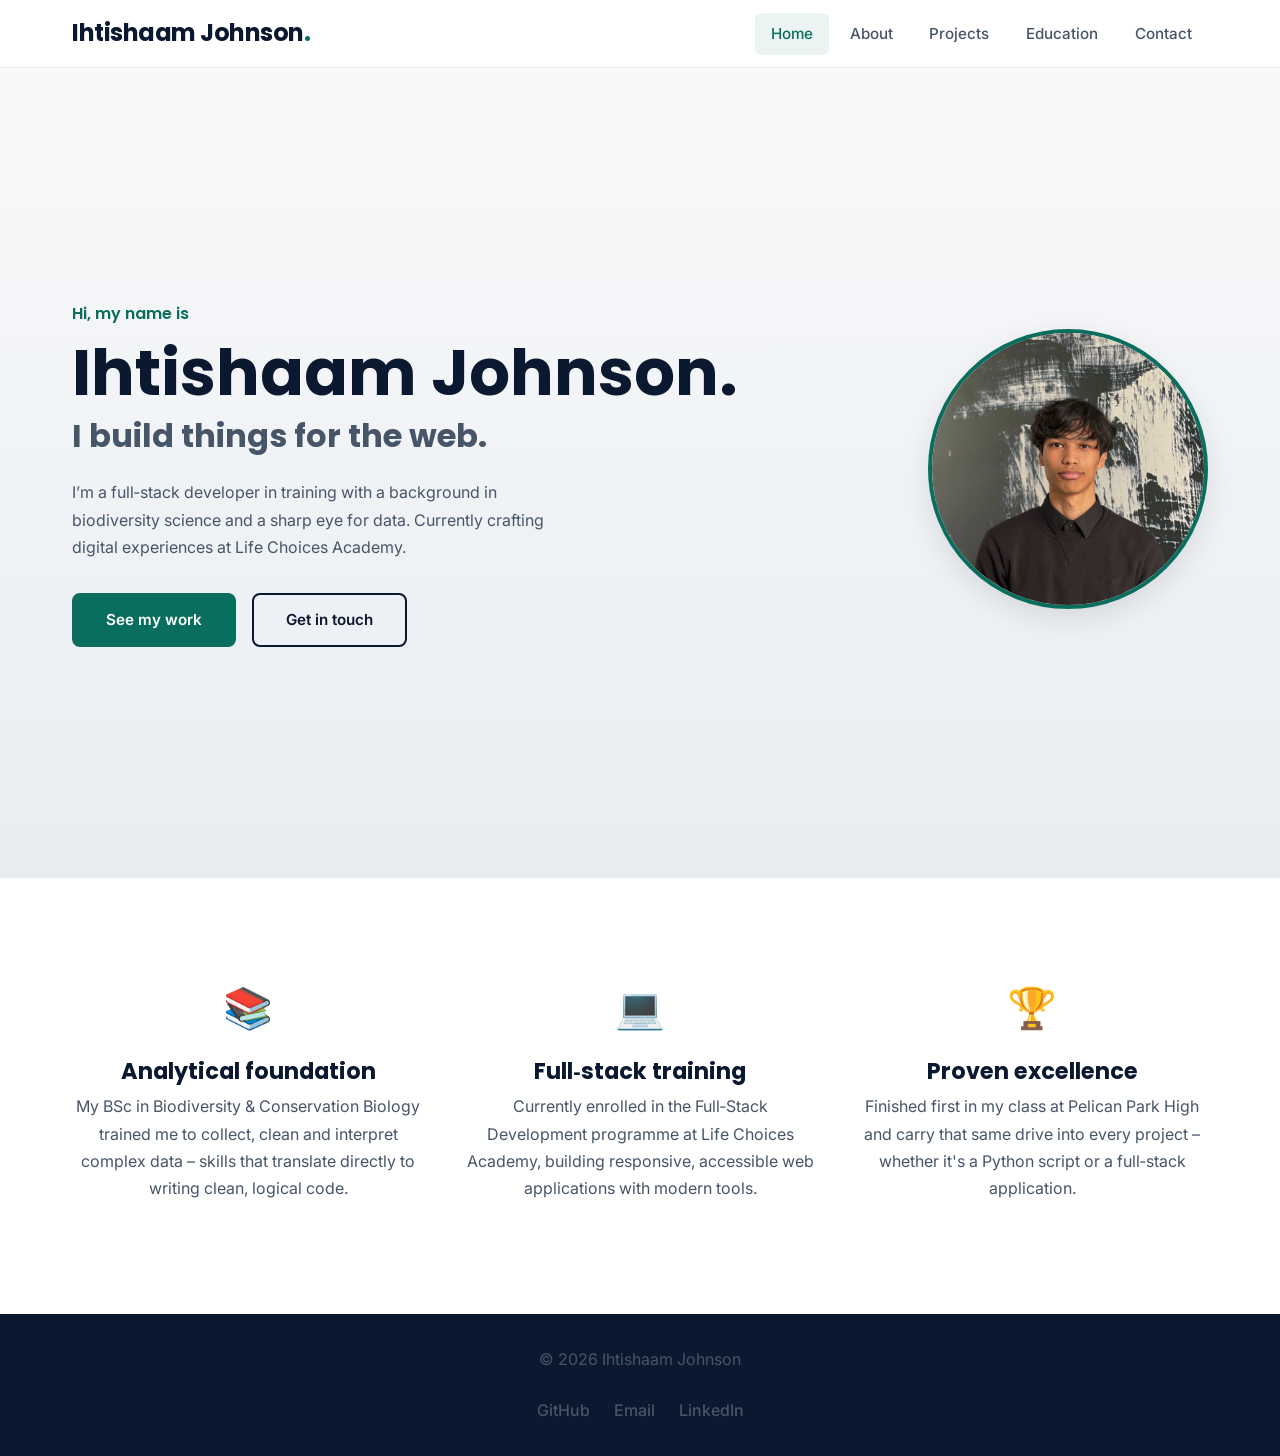
==== index.html @ be78b231 "initial commit" ====
<!DOCTYPE html>
<html lang="en">
<head>
    <meta charset="UTF-8">
    <meta name="viewport" content="width=device-width, initial-scale=1.0">
    <meta name="description" content="Ihtishaam Johnson – Full‑Stack Developer & data‑driven problem solver based in Cape Town.">
    <title>Ihtishaam Johnson | Full‑Stack Developer</title>
    <link rel="stylesheet" href="style.css">
    <link rel="preconnect" href="https://fonts.googleapis.com">
    <link rel="preconnect" href="https://fonts.gstatic.com" crossorigin>
    <link href="https://fonts.googleapis.com/css2?family=Inter:opsz,wght@14..32,400;14..32,500;14..32,600;14..32,700&family=Poppins:wght@600;700;800&display=swap" rel="stylesheet">
</head>
<body>
    <a href="#main-content" class="skip-link">Skip to main content</a>

    <header class="site-header">
        <div class="container nav-container">
            <a href="index.html" class="logo">Ihtishaam Johnson<span class="logo-dot">.</span></a>
            <nav aria-label="Main navigation">
                <ul class="nav-links">
                    <li><a href="index.html" class="nav-link active">Home</a></li>
                    <li><a href="about.html" class="nav-link">About</a></li>
                    <li><a href="projects.html" class="nav-link">Projects</a></li>
                    <li><a href="education.html" class="nav-link">Education</a></li>
                    <li><a href="contact.html" class="nav-link">Contact</a></li>
                </ul>
            </nav>
        </div>
    </header>

    <main id="main-content">
        <section class="hero">
            <div class="container hero-content">
                <div class="hero-text">
                    <p class="hero-greeting">Hi, my name is</p>
                    <h1 class="hero-name">Ihtishaam Johnson.</h1>
                    <h2 class="hero-tagline">I build things for the web.</h2>
                    <p class="hero-description">
                        I’m a full‑stack developer in training with a background in biodiversity science
                        and a sharp eye for data. Currently crafting digital experiences at
                        Life Choices Academy.
                    </p>
                    <div class="hero-buttons">
                        <a href="projects.html" class="btn btn-primary">See my work</a>
                        <a href="contact.html" class="btn btn-outline">Get in touch</a>
                    </div>
                </div>
                <div class="hero-image-wrapper">
                    <img src="IMG_1108.jpg" alt="Ihtishaam Johnson" class="hero-portrait">
                </div>
            </div>
        </section>

        <section class="features">
            <div class="container">
                <div class="features-grid">
                    <div class="feature-item">
                        <span class="feature-icon">&#128218;</span>
                        <h3>Analytical foundation</h3>
                        <p>My BSc in Biodiversity & Conservation Biology trained me to collect, clean and interpret complex data – skills that translate directly to writing clean, logical code.</p>
                    </div>
                    <div class="feature-item">
                        <span class="feature-icon">&#128187;</span>
                        <h3>Full‑stack training</h3>
                        <p>Currently enrolled in the Full‑Stack Development programme at Life Choices Academy, building responsive, accessible web applications with modern tools.</p>
                    </div>
                    <div class="feature-item">
                        <span class="feature-icon">&#127942;</span>
                        <h3>Proven excellence</h3>
                        <p>Finished first in my class at Pelican Park High and carry that same drive into every project – whether it's a Python script or a full‑stack application.</p>
                    </div>
                </div>
            </div>
        </section>
    </main>

    <footer class="site-footer">
        <div class="container footer-content">
            <p>&copy; 2026 Ihtishaam Johnson</p>
            <div class="footer-social">
                <a href="https://github.com/ihtishaamj63-web" target="_blank" rel="noopener noreferrer">GitHub</a>
                <a href="mailto:ihtishaamj63@gmail.com">Email</a>
                <a href="https://linkedin.com/" target="_blank" rel="noopener noreferrer">LinkedIn</a>
            </div>
        </div>
    </footer>
</body>
</html>
---- style.css ----
/* ============================================================
   Ihtishaam Johnson – Portfolio Stylesheet
   Updated for better readability (light blue → deeper teal)
   ============================================================ */

:root {
    --navy: #0a192f;
    --navy-light: #112240;
    --navy-shadow: rgba(10, 25, 47, 0.15);
    --slate: #475569;
    --slate-light: #a8b2d1;
    --white: #e6f1ff;
    --teal: #0a6e5e;           /* darker teal – easy to see on white */
    --teal-tint: rgba(10, 110, 94, 0.08);
    --background: #f8f9fa;
    --card-bg: #ffffff;
    --radius: 12px;
    --transition: 0.2s ease-in-out;
    --font-heading: 'Poppins', sans-serif;
    --font-body: 'Inter', sans-serif;
}

*, *::before, *::after { box-sizing: border-box; margin: 0; padding: 0; }

html { scroll-behavior: smooth; font-size: 16px; }

body {
    font-family: var(--font-body);
    background: var(--background);
    color: var(--navy);
    line-height: 1.7;
    -webkit-font-smoothing: antialiased;
}

.skip-link {
    position: absolute; top: -100px; left: 0; background: var(--navy); color: var(--white);
    padding: 1rem; z-index: 1000; font-weight: 600; border-radius: 0 0 var(--radius) 0;
    transition: top 0.2s;
}
.skip-link:focus { top: 0; }

.container { width: 100%; max-width: 1200px; margin: 0 auto; padding: 0 2rem; }

h1, h2, h3, h4 { font-family: var(--font-heading); font-weight: 700; line-height: 1.2; }
h1 { font-size: clamp(2.2rem, 5vw, 4rem); }
h2 { font-size: clamp(1.8rem, 3.5vw, 2.8rem); }
h3 { font-size: 1.4rem; }
p { margin-bottom: 1rem; color: var(--slate); }
a { color: var(--teal); text-decoration: none; transition: color var(--transition); }
a:hover { color: var(--navy); }   /* hover to navy for better contrast */

/* NAVIGATION */
.site-header {
    background: rgba(255,255,255,0.9);
    backdrop-filter: blur(10px);
    border-bottom: 1px solid rgba(10,25,47,0.1);
    position: sticky; top: 0; z-index: 100;
    padding: 0.8rem 0;
}
.nav-container { display: flex; align-items: center; justify-content: space-between; flex-wrap: wrap; }
.logo {
    font-family: var(--font-heading); font-weight: 700; font-size: 1.5rem;
    color: var(--navy); letter-spacing: -0.5px;
}
.logo-dot { color: var(--teal); }
.nav-links { display: flex; gap: 0.3rem; list-style: none; flex-wrap: wrap; }
.nav-link {
    padding: 0.5rem 1rem; font-size: 0.95rem; font-weight: 500; color: var(--slate);
    border-radius: 6px; transition: all var(--transition); display: inline-block;
}
.nav-link:hover { color: var(--teal); background: var(--teal-tint); }
.nav-link.active { color: var(--teal); background: var(--teal-tint); }

/* BUTTONS */
.btn {
    display: inline-block; padding: 0.75rem 2rem; font-weight: 600; font-size: 0.95rem;
    border: 2px solid transparent; border-radius: 8px; cursor: pointer; text-align: center;
    transition: all var(--transition); font-family: var(--font-body);
}
.btn-primary { background: var(--teal); color: #fff; border-color: var(--teal); }
.btn-primary:hover { background: var(--navy); color: var(--teal); border-color: var(--navy); }
.btn-outline { background: transparent; color: var(--navy); border-color: var(--navy); }
.btn-outline:hover { background: var(--navy); color: #fff; }
.btn-secondary { background: transparent; color: var(--teal); border-color: var(--teal); }
.btn-secondary:hover { background: var(--teal); color: #fff; }
.btn-small { padding: 0.5rem 1.2rem; font-size: 0.85rem; }
.btn-disabled { opacity: 0.5; cursor: not-allowed; pointer-events: none; }

/* HERO (home) */
.hero {
    min-height: 90vh; display: flex; align-items: center;
    background: linear-gradient(180deg, #f8f9fa 0%, #e9edf2 100%);
}
.hero-content { display: flex; align-items: center; gap: 4rem; }
.hero-text { flex: 1; }
.hero-greeting { color: var(--teal); font-family: var(--font-heading); font-weight: 600; margin-bottom: 0.5rem; }
.hero-name { color: var(--navy); margin-bottom: 0.3rem; }
.hero-tagline { color: var(--slate); font-size: 2rem; margin-bottom: 1.5rem; }
.hero-description { max-width: 500px; margin-bottom: 2rem; }
.hero-buttons { display: flex; gap: 1rem; flex-wrap: wrap; }
.hero-image-wrapper { flex-shrink: 0; }
.hero-portrait {
    width: 280px; height: 280px; border-radius: 50%; object-fit: cover;
    border: 4px solid var(--teal); box-shadow: 0 10px 30px rgba(0,0,0,0.1);
    transition: transform var(--transition);
}
.hero-portrait:hover { transform: scale(1.02); }

/* FEATURES (home) */
.features { padding: 6rem 0; background: #fff; }
.features-grid { display: grid; grid-template-columns: repeat(auto-fit, minmax(250px, 1fr)); gap: 2.5rem; }
.feature-item { text-align: center; }
.feature-icon { font-size: 2.5rem; display: block; margin-bottom: 1rem; }
.feature-item h3 { margin-bottom: 0.5rem; color: var(--navy); }

/* PAGE HEADERS */
.page-header { padding: 6rem 0 3rem; text-align: center; background: var(--navy); color: var(--white); }
.page-header h1 { color: var(--white); }
.page-subtitle { color: var(--slate-light); font-size: 1.1rem; margin-top: 0.5rem; }

/* BIO (about) */
.bio-section { padding: 5rem 0; background: #fff; }
.bio-grid { display: grid; grid-template-columns: 1fr 2fr; gap: 4rem; align-items: center; }
.bio-portrait { width: 240px; height: 240px; border-radius: 50%; object-fit: cover; border: 4px solid var(--teal); }
.bio-text p { margin-bottom: 1.5rem; }

/* SKILLS (about) */
.skills-section { padding: 5rem 0; background: var(--background); }
.section-heading { text-align: center; margin-bottom: 3rem; }
.skills-grid { display: grid; grid-template-columns: repeat(auto-fit, minmax(200px, 1fr)); gap: 2rem; }
.skill-category h3 { margin-bottom: 0.8rem; color: var(--navy); }
.skill-tags { list-style: none; display: flex; flex-wrap: wrap; gap: 0.5rem; }
.skill-tags li { background: var(--navy); color: var(--teal); padding: 0.3rem 0.8rem; border-radius: 20px; font-size: 0.85rem; }

/* INTERESTS */
.interests-section { padding: 5rem 0; background: #fff; }
.interests-grid { display: grid; grid-template-columns: repeat(auto-fit, minmax(250px, 1fr)); gap: 2rem; }
.interest-card { background: var(--background); padding: 2rem; border-radius: var(--radius); text-align: center; transition: all var(--transition); }
.interest-card:hover { transform: translateY(-5px); box-shadow: 0 10px 20px rgba(0,0,0,0.08); }
.interest-icon { font-size: 2.5rem; display: block; margin-bottom: 1rem; }

/* PROJECTS */
.projects-grid-section { padding: 5rem 0; background: #fff; }
.project-cards { display: grid; grid-template-columns: repeat(auto-fit, minmax(300px, 1fr)); gap: 2rem; }
.project-card {
    background: var(--background); padding: 2rem; border-radius: var(--radius);
    transition: all var(--transition); text-align: center;
    border: 1px solid transparent;
}
.project-card:hover { border-color: var(--teal); transform: translateY(-5px); box-shadow: 0 10px 20px rgba(0,0,0,0.1); }
.project-icon { font-size: 3rem; margin-bottom: 1rem; }
.project-card h3 { margin-bottom: 0.5rem; }
.tech-list { display: flex; justify-content: center; gap: 0.5rem; list-style: none; margin: 1rem 0; flex-wrap: wrap; }
.tech-list li { background: var(--navy); color: var(--teal); padding: 0.2rem 0.7rem; border-radius: 15px; font-size: 0.8rem; }
.project-card-soon { opacity: 0.8; }

/* EDUCATION TIMELINE */
.education-timeline { padding: 5rem 0; background: #fff; }
.timeline { max-width: 700px; margin: 0 auto; position: relative; padding-left: 3rem; }
.timeline::before { content: ''; position: absolute; left: 15px; top: 0; bottom: 0; width: 3px; background: var(--teal); }
.timeline-item { position: relative; margin-bottom: 2.5rem; }
.timeline-marker {
    position: absolute; left: -2.5rem; top: 5px; width: 20px; height: 20px;
    background: var(--navy); border: 3px solid var(--teal); border-radius: 50%;
}
.marker-current { background: var(--teal); }
.timeline-card { background: var(--background); padding: 1.5rem; border-radius: var(--radius); }
.date { font-size: 0.8rem; font-weight: 600; color: var(--teal); text-transform: uppercase; }
.location { font-size: 0.9rem; color: var(--slate); margin-bottom: 0.5rem; }

/* CONTACT */
.contact-section { padding: 5rem 0; background: #fff; }
.contact-grid { display: grid; grid-template-columns: 1fr 1fr; gap: 3rem; }
.contact-info { font-size: 1.05rem; }
.contact-form { display: flex; flex-direction: column; gap: 1.2rem; }
.form-group { display: flex; flex-direction: column; }
.form-group label { font-weight: 600; margin-bottom: 0.3rem; color: var(--navy); }
.form-group input, .form-group textarea {
    padding: 0.8rem 1rem; border: 2px solid #e0e0e0; border-radius: 8px;
    font-family: var(--font-body); font-size: 1rem; transition: border-color var(--transition);
}
.form-group input:focus, .form-group textarea:focus { outline: none; border-color: var(--teal); }

/* FOOTER */
.site-footer { background: var(--navy); color: var(--slate); padding: 2rem 0; text-align: center; }
.footer-content { display: flex; flex-direction: column; align-items: center; gap: 0.5rem; }
.footer-social { display: flex; gap: 1.5rem; }
.footer-social a { color: var(--slate); font-weight: 500; }
.footer-social a:hover { color: var(--teal); }

/* RESPONSIVE */
@media (max-width: 768px) {
    .hero-content { flex-direction: column-reverse; text-align: center; gap: 2rem; }
    .hero-portrait { width: 200px; height: 200px; }
    .bio-grid { grid-template-columns: 1fr; }
    .contact-grid { grid-template-columns: 1fr; }
    .nav-container { justify-content: center; }
}
@media (max-width: 480px) {
    .nav-links { flex-direction: column; align-items: center; width: 100%; }
}
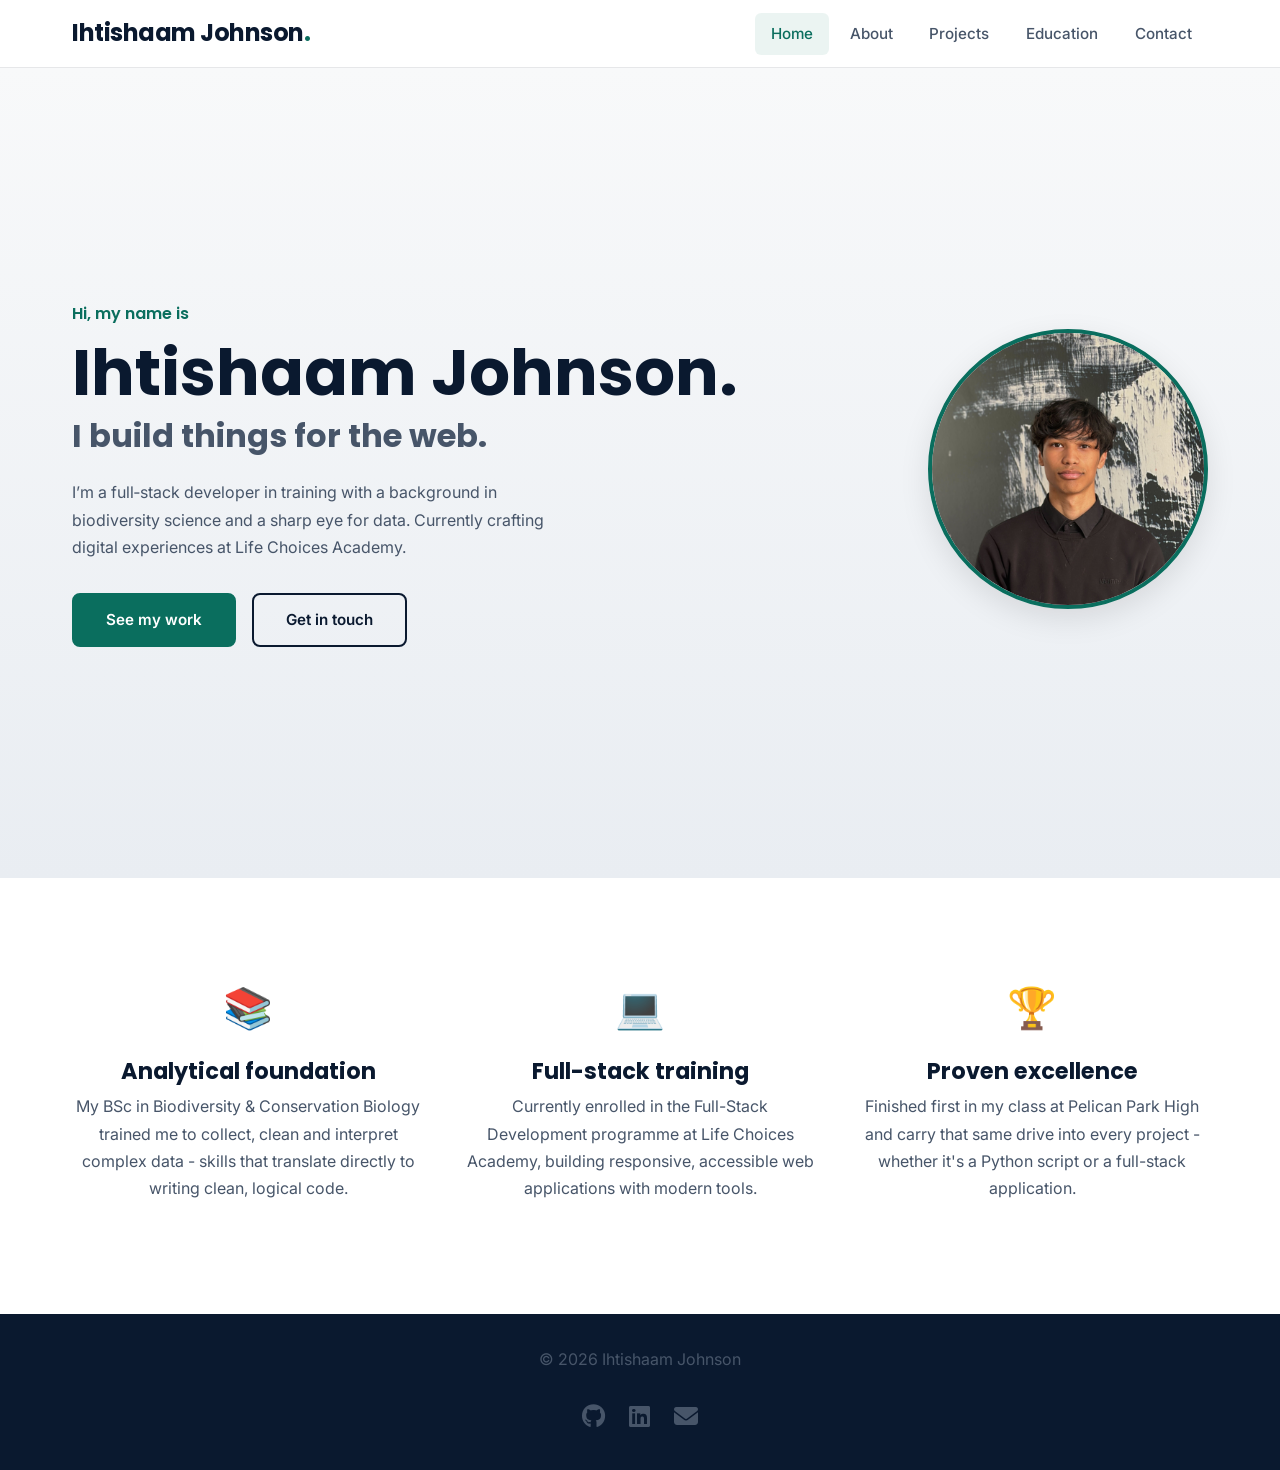
==== commit 29db1aa1: "media query adjustment" ====
--- a/index.html
+++ b/index.html
@@ -1,88 +1,135 @@
-<!DOCTYPE html>
+<!doctype html>
 <html lang="en">
-<head>
-    <meta charset="UTF-8">
-    <meta name="viewport" content="width=device-width, initial-scale=1.0">
-    <meta name="description" content="Ihtishaam Johnson – Full‑Stack Developer & data‑driven problem solver based in Cape Town.">
-    <title>Ihtishaam Johnson | Full‑Stack Developer</title>
-    <link rel="stylesheet" href="style.css">
-    <link rel="preconnect" href="https://fonts.googleapis.com">
-    <link rel="preconnect" href="https://fonts.gstatic.com" crossorigin>
-    <link href="https://fonts.googleapis.com/css2?family=Inter:opsz,wght@14..32,400;14..32,500;14..32,600;14..32,700&family=Poppins:wght@600;700;800&display=swap" rel="stylesheet">
-</head>
-<body>
+  <head>
+    <meta charset="UTF-8" />
+    <meta name="viewport" content="width=device-width, initial-scale=1.0" />
+    <meta
+      name="description"
+      content="Ihtishaam Johnson - Full-Stack Developer & data-driven problem solver based in Cape Town."
+    />
+    <title>Ihtishaam Johnson | Full-Stack Developer</title>
+    <link rel="stylesheet" href="style.css" />
+    <link rel="preconnect" href="https://fonts.googleapis.com" />
+    <link rel="preconnect" href="https://fonts.gstatic.com" crossorigin />
+    <link
+      href="https://fonts.googleapis.com/css2?family=Inter:opsz,wght@14..32,400;14..32,500;14..32,600;14..32,700&family=Poppins:wght@600;700;800&display=swap"
+      rel="stylesheet"
+    />
+    <link
+      rel="stylesheet"
+      href="https://cdnjs.cloudflare.com/ajax/libs/font-awesome/6.5.1/css/all.min.css"
+    />
+  </head>
+  <body>
     <a href="#main-content" class="skip-link">Skip to main content</a>
 
     <header class="site-header">
-        <div class="container nav-container">
-            <a href="index.html" class="logo">Ihtishaam Johnson<span class="logo-dot">.</span></a>
-            <nav aria-label="Main navigation">
-                <ul class="nav-links">
-                    <li><a href="index.html" class="nav-link active">Home</a></li>
-                    <li><a href="about.html" class="nav-link">About</a></li>
-                    <li><a href="projects.html" class="nav-link">Projects</a></li>
-                    <li><a href="education.html" class="nav-link">Education</a></li>
-                    <li><a href="contact.html" class="nav-link">Contact</a></li>
-                </ul>
-            </nav>
-        </div>
+      <div class="container nav-container">
+        <a href="index.html" class="logo"
+          >Ihtishaam Johnson<span class="logo-dot">.</span></a
+        >
+        <nav aria-label="Main navigation">
+          <ul class="nav-links">
+            <li><a href="index.html" class="nav-link active">Home</a></li>
+            <li><a href="about.html" class="nav-link">About</a></li>
+            <li><a href="projects.html" class="nav-link">Projects</a></li>
+            <li><a href="education.html" class="nav-link">Education</a></li>
+            <li><a href="contact.html" class="nav-link">Contact</a></li>
+          </ul>
+        </nav>
+      </div>
     </header>
 
     <main id="main-content">
-        <section class="hero">
-            <div class="container hero-content">
-                <div class="hero-text">
-                    <p class="hero-greeting">Hi, my name is</p>
-                    <h1 class="hero-name">Ihtishaam Johnson.</h1>
-                    <h2 class="hero-tagline">I build things for the web.</h2>
-                    <p class="hero-description">
-                        I’m a full‑stack developer in training with a background in biodiversity science
-                        and a sharp eye for data. Currently crafting digital experiences at
-                        Life Choices Academy.
-                    </p>
-                    <div class="hero-buttons">
-                        <a href="projects.html" class="btn btn-primary">See my work</a>
-                        <a href="contact.html" class="btn btn-outline">Get in touch</a>
-                    </div>
-                </div>
-                <div class="hero-image-wrapper">
-                    <img src="IMG_1108.jpg" alt="Ihtishaam Johnson" class="hero-portrait">
-                </div>
+      <section class="hero">
+        <div class="container hero-content">
+          <div class="hero-text">
+            <p class="hero-greeting">Hi, my name is</p>
+            <h1 class="hero-name">Ihtishaam Johnson.</h1>
+            <h2 class="hero-tagline">I build things for the web.</h2>
+            <p class="hero-description">
+              I’m a full‑stack developer in training with a background in
+              biodiversity science and a sharp eye for data. Currently crafting
+              digital experiences at Life Choices Academy.
+            </p>
+            <div class="hero-buttons">
+              <a href="projects.html" class="btn btn-primary">See my work</a>
+              <a href="contact.html" class="btn btn-outline">Get in touch</a>
             </div>
-        </section>
+          </div>
+          <div class="hero-image-wrapper">
+            <img
+              src="IMG_1108.jpg"
+              alt="Ihtishaam Johnson"
+              class="hero-portrait"
+            />
+          </div>
+        </div>
+      </section>
 
-        <section class="features">
-            <div class="container">
-                <div class="features-grid">
-                    <div class="feature-item">
-                        <span class="feature-icon">&#128218;</span>
-                        <h3>Analytical foundation</h3>
-                        <p>My BSc in Biodiversity & Conservation Biology trained me to collect, clean and interpret complex data – skills that translate directly to writing clean, logical code.</p>
-                    </div>
-                    <div class="feature-item">
-                        <span class="feature-icon">&#128187;</span>
-                        <h3>Full‑stack training</h3>
-                        <p>Currently enrolled in the Full‑Stack Development programme at Life Choices Academy, building responsive, accessible web applications with modern tools.</p>
-                    </div>
-                    <div class="feature-item">
-                        <span class="feature-icon">&#127942;</span>
-                        <h3>Proven excellence</h3>
-                        <p>Finished first in my class at Pelican Park High and carry that same drive into every project – whether it's a Python script or a full‑stack application.</p>
-                    </div>
-                </div>
+      <section class="features">
+        <div class="container">
+          <div class="features-grid">
+            <div class="feature-item">
+              <span class="feature-icon">&#128218;</span>
+              <h3>Analytical foundation</h3>
+              <p>
+                My BSc in Biodiversity & Conservation Biology trained me to
+                collect, clean and interpret complex data - skills that
+                translate directly to writing clean, logical code.
+              </p>
             </div>
-        </section>
+            <div class="feature-item">
+              <span class="feature-icon">&#128187;</span>
+              <h3>Full-stack training</h3>
+              <p>
+                Currently enrolled in the Full-Stack Development programme at
+                Life Choices Academy, building responsive, accessible web
+                applications with modern tools.
+              </p>
+            </div>
+            <div class="feature-item">
+              <span class="feature-icon">&#127942;</span>
+              <h3>Proven excellence</h3>
+              <p>
+                Finished first in my class at Pelican Park High and carry that
+                same drive into every project - whether it's a Python script or
+                a full-stack application.
+              </p>
+            </div>
+          </div>
+        </div>
+      </section>
     </main>
 
     <footer class="site-footer">
-        <div class="container footer-content">
-            <p>&copy; 2026 Ihtishaam Johnson</p>
-            <div class="footer-social">
-                <a href="https://github.com/ihtishaamj63-web" target="_blank" rel="noopener noreferrer">GitHub</a>
-                <a href="mailto:ihtishaamj63@gmail.com">Email</a>
-                <a href="https://linkedin.com/" target="_blank" rel="noopener noreferrer">LinkedIn</a>
-            </div>
+      <div class="container footer-content">
+        <p>&copy; 2026 Ihtishaam Johnson</p>
+        <div class="footer-social">
+          <!-- GitHub -->
+          <a
+            href="https://github.com/ihtishaamj63-web"
+            target="_blank"
+            rel="noopener noreferrer"
+            aria-label="GitHub"
+          >
+            <i class="fa-brands fa-github"></i>
+          </a>
+          <!-- LinkedIn -->
+          <a
+            href="https://linkedin.com/"
+            target="_blank"
+            rel="noopener noreferrer"
+            aria-label="LinkedIn"
+          >
+            <i class="fa-brands fa-linkedin"></i>
+          </a>
+          <!-- Gmail -->
+          <a href="mailto:ihtishaamj63@gmail.com" aria-label="Email">
+            <i class="fa-solid fa-envelope"></i>
+          </a>
         </div>
+      </div>
     </footer>
-</body>
-</html>+  </body>
+</html>
--- a/style.css
+++ b/style.css
@@ -1,201 +1,613 @@
 /* ============================================================
    Ihtishaam Johnson – Portfolio Stylesheet
-   Updated for better readability (light blue → deeper teal)
+   Updated: fixed About page alignment on mobile
    ============================================================ */
 
 :root {
-    --navy: #0a192f;
-    --navy-light: #112240;
-    --navy-shadow: rgba(10, 25, 47, 0.15);
-    --slate: #475569;
-    --slate-light: #a8b2d1;
-    --white: #e6f1ff;
-    --teal: #0a6e5e;           /* darker teal – easy to see on white */
-    --teal-tint: rgba(10, 110, 94, 0.08);
-    --background: #f8f9fa;
-    --card-bg: #ffffff;
-    --radius: 12px;
-    --transition: 0.2s ease-in-out;
-    --font-heading: 'Poppins', sans-serif;
-    --font-body: 'Inter', sans-serif;
-}
-
-*, *::before, *::after { box-sizing: border-box; margin: 0; padding: 0; }
-
-html { scroll-behavior: smooth; font-size: 16px; }
+  --navy: #0a192f;
+  --navy-light: #112240;
+  --navy-shadow: rgba(10, 25, 47, 0.15);
+  --slate: #475569;
+  --slate-light: #a8b2d1;
+  --white: #e6f1ff;
+  --teal: #0a6e5e;
+  --teal-tint: rgba(10, 110, 94, 0.08);
+  --background: #f8f9fa;
+  --card-bg: #ffffff;
+  --radius: 12px;
+  --transition: 0.2s ease-in-out;
+  --font-heading: "Poppins", sans-serif;
+  --font-body: "Inter", sans-serif;
+}
+
+*,
+*::before,
+*::after {
+  box-sizing: border-box;
+  margin: 0;
+  padding: 0;
+}
+
+html {
+  scroll-behavior: smooth;
+  font-size: 16px;
+}
 
 body {
-    font-family: var(--font-body);
-    background: var(--background);
-    color: var(--navy);
-    line-height: 1.7;
-    -webkit-font-smoothing: antialiased;
+  font-family: var(--font-body);
+  background: var(--background);
+  color: var(--navy);
+  line-height: 1.7;
+  -webkit-font-smoothing: antialiased;
 }
 
 .skip-link {
-    position: absolute; top: -100px; left: 0; background: var(--navy); color: var(--white);
-    padding: 1rem; z-index: 1000; font-weight: 600; border-radius: 0 0 var(--radius) 0;
-    transition: top 0.2s;
-}
-.skip-link:focus { top: 0; }
-
-.container { width: 100%; max-width: 1200px; margin: 0 auto; padding: 0 2rem; }
-
-h1, h2, h3, h4 { font-family: var(--font-heading); font-weight: 700; line-height: 1.2; }
-h1 { font-size: clamp(2.2rem, 5vw, 4rem); }
-h2 { font-size: clamp(1.8rem, 3.5vw, 2.8rem); }
-h3 { font-size: 1.4rem; }
-p { margin-bottom: 1rem; color: var(--slate); }
-a { color: var(--teal); text-decoration: none; transition: color var(--transition); }
-a:hover { color: var(--navy); }   /* hover to navy for better contrast */
+  position: absolute;
+  top: -100px;
+  left: 0;
+  background: var(--navy);
+  color: var(--white);
+  padding: 1rem;
+  z-index: 1000;
+  font-weight: 600;
+  border-radius: 0 0 var(--radius) 0;
+  transition: top 0.2s;
+}
+.skip-link:focus {
+  top: 0;
+}
+
+.container {
+  width: 100%;
+  max-width: 1200px;
+  margin: 0 auto;
+  padding: 0 2rem;
+}
+
+h1,
+h2,
+h3,
+h4 {
+  font-family: var(--font-heading);
+  font-weight: 700;
+  line-height: 1.2;
+}
+h1 {
+  font-size: clamp(2.2rem, 5vw, 4rem);
+}
+h2 {
+  font-size: clamp(1.8rem, 3.5vw, 2.8rem);
+}
+h3 {
+  font-size: 1.4rem;
+}
+p {
+  margin-bottom: 1rem;
+  color: var(--slate);
+}
+a {
+  color: var(--teal);
+  text-decoration: none;
+  transition: color var(--transition);
+}
+a:hover {
+  color: var(--navy);
+}
 
 /* NAVIGATION */
 .site-header {
-    background: rgba(255,255,255,0.9);
-    backdrop-filter: blur(10px);
-    border-bottom: 1px solid rgba(10,25,47,0.1);
-    position: sticky; top: 0; z-index: 100;
-    padding: 0.8rem 0;
-}
-.nav-container { display: flex; align-items: center; justify-content: space-between; flex-wrap: wrap; }
+  background: rgba(255, 255, 255, 0.9);
+  backdrop-filter: blur(10px);
+  border-bottom: 1px solid rgba(10, 25, 47, 0.1);
+  position: sticky;
+  top: 0;
+  z-index: 100;
+  padding: 0.8rem 0;
+}
+.nav-container {
+  display: flex;
+  align-items: center;
+  justify-content: space-between;
+  flex-wrap: wrap;
+}
 .logo {
-    font-family: var(--font-heading); font-weight: 700; font-size: 1.5rem;
-    color: var(--navy); letter-spacing: -0.5px;
-}
-.logo-dot { color: var(--teal); }
-.nav-links { display: flex; gap: 0.3rem; list-style: none; flex-wrap: wrap; }
+  font-family: var(--font-heading);
+  font-weight: 700;
+  font-size: 1.5rem;
+  color: var(--navy);
+  letter-spacing: -0.5px;
+}
+.logo-dot {
+  color: var(--teal);
+}
+.nav-links {
+  display: flex;
+  gap: 0.3rem;
+  list-style: none;
+  flex-wrap: wrap;
+}
 .nav-link {
-    padding: 0.5rem 1rem; font-size: 0.95rem; font-weight: 500; color: var(--slate);
-    border-radius: 6px; transition: all var(--transition); display: inline-block;
-}
-.nav-link:hover { color: var(--teal); background: var(--teal-tint); }
-.nav-link.active { color: var(--teal); background: var(--teal-tint); }
+  padding: 0.5rem 1rem;
+  font-size: 0.95rem;
+  font-weight: 500;
+  color: var(--slate);
+  border-radius: 6px;
+  transition: all var(--transition);
+  display: inline-block;
+}
+.nav-link:hover {
+  color: var(--teal);
+  background: var(--teal-tint);
+}
+.nav-link.active {
+  color: var(--teal);
+  background: var(--teal-tint);
+}
 
 /* BUTTONS */
 .btn {
-    display: inline-block; padding: 0.75rem 2rem; font-weight: 600; font-size: 0.95rem;
-    border: 2px solid transparent; border-radius: 8px; cursor: pointer; text-align: center;
-    transition: all var(--transition); font-family: var(--font-body);
-}
-.btn-primary { background: var(--teal); color: #fff; border-color: var(--teal); }
-.btn-primary:hover { background: var(--navy); color: var(--teal); border-color: var(--navy); }
-.btn-outline { background: transparent; color: var(--navy); border-color: var(--navy); }
-.btn-outline:hover { background: var(--navy); color: #fff; }
-.btn-secondary { background: transparent; color: var(--teal); border-color: var(--teal); }
-.btn-secondary:hover { background: var(--teal); color: #fff; }
-.btn-small { padding: 0.5rem 1.2rem; font-size: 0.85rem; }
-.btn-disabled { opacity: 0.5; cursor: not-allowed; pointer-events: none; }
+  display: inline-block;
+  padding: 0.75rem 2rem;
+  font-weight: 600;
+  font-size: 0.95rem;
+  border: 2px solid transparent;
+  border-radius: 8px;
+  cursor: pointer;
+  text-align: center;
+  transition: all var(--transition);
+  font-family: var(--font-body);
+}
+.btn-primary {
+  background: var(--teal);
+  color: #fff;
+  border-color: var(--teal);
+}
+.btn-primary:hover {
+  background: var(--navy);
+  color: var(--teal);
+  border-color: var(--navy);
+}
+.btn-outline {
+  background: transparent;
+  color: var(--navy);
+  border-color: var(--navy);
+}
+.btn-outline:hover {
+  background: var(--navy);
+  color: #fff;
+}
+.btn-secondary {
+  background: transparent;
+  color: var(--teal);
+  border-color: var(--teal);
+}
+.btn-secondary:hover {
+  background: var(--teal);
+  color: #fff;
+}
+.btn-small {
+  padding: 0.5rem 1.2rem;
+  font-size: 0.85rem;
+}
+.btn-disabled {
+  opacity: 0.5;
+  cursor: not-allowed;
+  pointer-events: none;
+}
 
 /* HERO (home) */
 .hero {
-    min-height: 90vh; display: flex; align-items: center;
-    background: linear-gradient(180deg, #f8f9fa 0%, #e9edf2 100%);
-}
-.hero-content { display: flex; align-items: center; gap: 4rem; }
-.hero-text { flex: 1; }
-.hero-greeting { color: var(--teal); font-family: var(--font-heading); font-weight: 600; margin-bottom: 0.5rem; }
-.hero-name { color: var(--navy); margin-bottom: 0.3rem; }
-.hero-tagline { color: var(--slate); font-size: 2rem; margin-bottom: 1.5rem; }
-.hero-description { max-width: 500px; margin-bottom: 2rem; }
-.hero-buttons { display: flex; gap: 1rem; flex-wrap: wrap; }
-.hero-image-wrapper { flex-shrink: 0; }
+  min-height: 90vh;
+  display: flex;
+  align-items: center;
+  background: linear-gradient(180deg, #f8f9fa 0%, #e9edf2 100%);
+}
+.hero-content {
+  display: flex;
+  align-items: center;
+  gap: 4rem;
+}
+.hero-text {
+  flex: 1;
+}
+.hero-greeting {
+  color: var(--teal);
+  font-family: var(--font-heading);
+  font-weight: 600;
+  margin-bottom: 0.5rem;
+}
+.hero-name {
+  color: var(--navy);
+  margin-bottom: 0.3rem;
+}
+.hero-tagline {
+  color: var(--slate);
+  font-size: 2rem;
+  margin-bottom: 1.5rem;
+}
+.hero-description {
+  max-width: 500px;
+  margin-bottom: 2rem;
+}
+.hero-buttons {
+  display: flex;
+  gap: 1rem;
+  flex-wrap: wrap;
+}
+.hero-image-wrapper {
+  flex-shrink: 0;
+}
 .hero-portrait {
-    width: 280px; height: 280px; border-radius: 50%; object-fit: cover;
-    border: 4px solid var(--teal); box-shadow: 0 10px 30px rgba(0,0,0,0.1);
-    transition: transform var(--transition);
-}
-.hero-portrait:hover { transform: scale(1.02); }
+  width: 280px;
+  height: 280px;
+  border-radius: 50%;
+  object-fit: cover;
+  border: 4px solid var(--teal);
+  box-shadow: 0 10px 30px rgba(0, 0, 0, 0.1);
+  transition: transform var(--transition);
+}
+.hero-portrait:hover {
+  transform: scale(1.02);
+}
 
 /* FEATURES (home) */
-.features { padding: 6rem 0; background: #fff; }
-.features-grid { display: grid; grid-template-columns: repeat(auto-fit, minmax(250px, 1fr)); gap: 2.5rem; }
-.feature-item { text-align: center; }
-.feature-icon { font-size: 2.5rem; display: block; margin-bottom: 1rem; }
-.feature-item h3 { margin-bottom: 0.5rem; color: var(--navy); }
+.features {
+  padding: 6rem 0;
+  background: #fff;
+}
+.features-grid {
+  display: grid;
+  grid-template-columns: repeat(auto-fit, minmax(250px, 1fr));
+  gap: 2.5rem;
+}
+.feature-item {
+  text-align: center;
+}
+.feature-icon {
+  font-size: 2.5rem;
+  display: block;
+  margin-bottom: 1rem;
+}
+.feature-item h3 {
+  margin-bottom: 0.5rem;
+  color: var(--navy);
+}
 
 /* PAGE HEADERS */
-.page-header { padding: 6rem 0 3rem; text-align: center; background: var(--navy); color: var(--white); }
-.page-header h1 { color: var(--white); }
-.page-subtitle { color: var(--slate-light); font-size: 1.1rem; margin-top: 0.5rem; }
+.page-header {
+  padding: 6rem 0 3rem;
+  text-align: center;
+  background: var(--navy);
+  color: var(--white);
+}
+.page-header h1 {
+  color: var(--white);
+}
+.page-subtitle {
+  color: var(--slate-light);
+  font-size: 1.1rem;
+  margin-top: 0.5rem;
+}
 
 /* BIO (about) */
-.bio-section { padding: 5rem 0; background: #fff; }
-.bio-grid { display: grid; grid-template-columns: 1fr 2fr; gap: 4rem; align-items: center; }
-.bio-portrait { width: 240px; height: 240px; border-radius: 50%; object-fit: cover; border: 4px solid var(--teal); }
-.bio-text p { margin-bottom: 1.5rem; }
+.bio-section {
+  padding: 5rem 0;
+  background: #fff;
+}
+.bio-grid {
+  display: grid;
+  grid-template-columns: 1fr 2fr;
+  gap: 4rem;
+  align-items: center;
+}
+.bio-image {
+  display: flex;
+  justify-content: center;
+} /* keep image centered */
+.bio-portrait {
+  width: 240px;
+  height: 240px;
+  border-radius: 50%;
+  object-fit: cover;
+  border: 4px solid var(--teal);
+}
+.bio-text p {
+  margin-bottom: 1.5rem;
+}
 
 /* SKILLS (about) */
-.skills-section { padding: 5rem 0; background: var(--background); }
-.section-heading { text-align: center; margin-bottom: 3rem; }
-.skills-grid { display: grid; grid-template-columns: repeat(auto-fit, minmax(200px, 1fr)); gap: 2rem; }
-.skill-category h3 { margin-bottom: 0.8rem; color: var(--navy); }
-.skill-tags { list-style: none; display: flex; flex-wrap: wrap; gap: 0.5rem; }
-.skill-tags li { background: var(--navy); color: var(--teal); padding: 0.3rem 0.8rem; border-radius: 20px; font-size: 0.85rem; }
+.skills-section {
+  padding: 5rem 0;
+  background: var(--background);
+}
+.section-heading {
+  text-align: center;
+  margin-bottom: 3rem;
+}
+.skills-grid {
+  display: grid;
+  grid-template-columns: repeat(auto-fit, minmax(200px, 1fr));
+  gap: 2rem;
+}
+.skill-category h3 {
+  margin-bottom: 0.8rem;
+  color: var(--navy);
+}
+.skill-tags {
+  list-style: none;
+  display: flex;
+  flex-wrap: wrap;
+  gap: 0.5rem;
+}
+.skill-tags li {
+  background: var(--navy);
+  color: var(--teal);
+  padding: 0.3rem 0.8rem;
+  border-radius: 20px;
+  font-size: 0.85rem;
+}
 
 /* INTERESTS */
-.interests-section { padding: 5rem 0; background: #fff; }
-.interests-grid { display: grid; grid-template-columns: repeat(auto-fit, minmax(250px, 1fr)); gap: 2rem; }
-.interest-card { background: var(--background); padding: 2rem; border-radius: var(--radius); text-align: center; transition: all var(--transition); }
-.interest-card:hover { transform: translateY(-5px); box-shadow: 0 10px 20px rgba(0,0,0,0.08); }
-.interest-icon { font-size: 2.5rem; display: block; margin-bottom: 1rem; }
+.interests-section {
+  padding: 5rem 0;
+  background: #fff;
+}
+.interests-grid {
+  display: grid;
+  grid-template-columns: repeat(auto-fit, minmax(250px, 1fr));
+  gap: 2rem;
+}
+.interest-card {
+  background: var(--background);
+  padding: 2rem;
+  border-radius: var(--radius);
+  text-align: center;
+  transition: all var(--transition);
+}
+.interest-card:hover {
+  transform: translateY(-5px);
+  box-shadow: 0 10px 20px rgba(0, 0, 0, 0.08);
+}
+.interest-icon {
+  font-size: 2.5rem;
+  display: block;
+  margin-bottom: 1rem;
+}
 
 /* PROJECTS */
-.projects-grid-section { padding: 5rem 0; background: #fff; }
-.project-cards { display: grid; grid-template-columns: repeat(auto-fit, minmax(300px, 1fr)); gap: 2rem; }
+.projects-grid-section {
+  padding: 5rem 0;
+  background: #fff;
+}
+.project-cards {
+  display: grid;
+  grid-template-columns: repeat(auto-fit, minmax(300px, 1fr));
+  gap: 2rem;
+}
 .project-card {
-    background: var(--background); padding: 2rem; border-radius: var(--radius);
-    transition: all var(--transition); text-align: center;
-    border: 1px solid transparent;
-}
-.project-card:hover { border-color: var(--teal); transform: translateY(-5px); box-shadow: 0 10px 20px rgba(0,0,0,0.1); }
-.project-icon { font-size: 3rem; margin-bottom: 1rem; }
-.project-card h3 { margin-bottom: 0.5rem; }
-.tech-list { display: flex; justify-content: center; gap: 0.5rem; list-style: none; margin: 1rem 0; flex-wrap: wrap; }
-.tech-list li { background: var(--navy); color: var(--teal); padding: 0.2rem 0.7rem; border-radius: 15px; font-size: 0.8rem; }
-.project-card-soon { opacity: 0.8; }
+  background: var(--background);
+  padding: 2rem;
+  border-radius: var(--radius);
+  transition: all var(--transition);
+  text-align: center;
+  border: 1px solid transparent;
+}
+.project-card:hover {
+  border-color: var(--teal);
+  transform: translateY(-5px);
+  box-shadow: 0 10px 20px rgba(0, 0, 0, 0.1);
+}
+.project-icon {
+  font-size: 3rem;
+  margin-bottom: 1rem;
+}
+.project-card h3 {
+  margin-bottom: 0.5rem;
+}
+.tech-list {
+  display: flex;
+  justify-content: center;
+  gap: 0.5rem;
+  list-style: none;
+  margin: 1rem 0;
+  flex-wrap: wrap;
+}
+.tech-list li {
+  background: var(--navy);
+  color: var(--teal);
+  padding: 0.2rem 0.7rem;
+  border-radius: 15px;
+  font-size: 0.8rem;
+}
+.project-card-soon {
+  opacity: 0.8;
+}
 
 /* EDUCATION TIMELINE */
-.education-timeline { padding: 5rem 0; background: #fff; }
-.timeline { max-width: 700px; margin: 0 auto; position: relative; padding-left: 3rem; }
-.timeline::before { content: ''; position: absolute; left: 15px; top: 0; bottom: 0; width: 3px; background: var(--teal); }
-.timeline-item { position: relative; margin-bottom: 2.5rem; }
+.education-timeline {
+  padding: 5rem 0;
+  background: #fff;
+}
+.timeline {
+  max-width: 700px;
+  margin: 0 auto;
+  position: relative;
+  padding-left: 3rem;
+}
+.timeline::before {
+  content: "";
+  position: absolute;
+  left: 15px;
+  top: 0;
+  bottom: 0;
+  width: 3px;
+  background: var(--teal);
+}
+.timeline-item {
+  position: relative;
+  margin-bottom: 2.5rem;
+}
 .timeline-marker {
-    position: absolute; left: -2.5rem; top: 5px; width: 20px; height: 20px;
-    background: var(--navy); border: 3px solid var(--teal); border-radius: 50%;
-}
-.marker-current { background: var(--teal); }
-.timeline-card { background: var(--background); padding: 1.5rem; border-radius: var(--radius); }
-.date { font-size: 0.8rem; font-weight: 600; color: var(--teal); text-transform: uppercase; }
-.location { font-size: 0.9rem; color: var(--slate); margin-bottom: 0.5rem; }
+  position: absolute;
+  left: -2.5rem;
+  top: 5px;
+  width: 20px;
+  height: 20px;
+  background: var(--navy);
+  border: 3px solid var(--teal);
+  border-radius: 50%;
+}
+.marker-current {
+  background: var(--teal);
+}
+.timeline-card {
+  background: var(--background);
+  padding: 1.5rem;
+  border-radius: var(--radius);
+}
+.date {
+  font-size: 0.8rem;
+  font-weight: 600;
+  color: var(--teal);
+  text-transform: uppercase;
+}
+.location {
+  font-size: 0.9rem;
+  color: var(--slate);
+  margin-bottom: 0.5rem;
+}
 
 /* CONTACT */
-.contact-section { padding: 5rem 0; background: #fff; }
-.contact-grid { display: grid; grid-template-columns: 1fr 1fr; gap: 3rem; }
-.contact-info { font-size: 1.05rem; }
-.contact-form { display: flex; flex-direction: column; gap: 1.2rem; }
-.form-group { display: flex; flex-direction: column; }
-.form-group label { font-weight: 600; margin-bottom: 0.3rem; color: var(--navy); }
-.form-group input, .form-group textarea {
-    padding: 0.8rem 1rem; border: 2px solid #e0e0e0; border-radius: 8px;
-    font-family: var(--font-body); font-size: 1rem; transition: border-color var(--transition);
-}
-.form-group input:focus, .form-group textarea:focus { outline: none; border-color: var(--teal); }
+.contact-section {
+  padding: 5rem 0;
+  background: #fff;
+}
+.contact-grid {
+  display: grid;
+  grid-template-columns: 1fr 1fr;
+  gap: 3rem;
+}
+.contact-info {
+  font-size: 1.05rem;
+}
+.contact-form {
+  display: flex;
+  flex-direction: column;
+  gap: 1.2rem;
+}
+.form-group {
+  display: flex;
+  flex-direction: column;
+}
+.form-group label {
+  font-weight: 600;
+  margin-bottom: 0.3rem;
+  color: var(--navy);
+}
+.form-group input,
+.form-group textarea {
+  padding: 0.8rem 1rem;
+  border: 2px solid #e0e0e0;
+  border-radius: 8px;
+  font-family: var(--font-body);
+  font-size: 1rem;
+  transition: border-color var(--transition);
+}
+.form-group input:focus,
+.form-group textarea:focus {
+  outline: none;
+  border-color: var(--teal);
+}
 
 /* FOOTER */
-.site-footer { background: var(--navy); color: var(--slate); padding: 2rem 0; text-align: center; }
-.footer-content { display: flex; flex-direction: column; align-items: center; gap: 0.5rem; }
-.footer-social { display: flex; gap: 1.5rem; }
-.footer-social a { color: var(--slate); font-weight: 500; }
-.footer-social a:hover { color: var(--teal); }
-
-/* RESPONSIVE */
+.site-footer {
+  background: var(--navy);
+  color: var(--slate);
+  padding: 2rem 0;
+  text-align: center;
+}
+.footer-content {
+  display: flex;
+  flex-direction: column;
+  align-items: center;
+  gap: 0.5rem;
+}
+.footer-social {
+  display: flex;
+  gap: 1.5rem;
+  justify-content: center;
+  align-items: center;
+  font-size: 1.5rem; /* icon size */
+}
+.footer-social a {
+  color: var(--slate);
+  transition:
+    color var(--transition),
+    transform var(--transition);
+}
+.footer-social a:hover {
+  color: var(--teal);
+  transform: translateY(-2px);
+}
+/* =============================================
+   RESPONSIVE – FIXED ABOUT PAGE ALIGNMENT
+   ============================================= */
 @media (max-width: 768px) {
-    .hero-content { flex-direction: column-reverse; text-align: center; gap: 2rem; }
-    .hero-portrait { width: 200px; height: 200px; }
-    .bio-grid { grid-template-columns: 1fr; }
-    .contact-grid { grid-template-columns: 1fr; }
-    .nav-container { justify-content: center; }
-}
+  /* Hero stacks vertically */
+  .hero-content {
+    flex-direction: column-reverse;
+    text-align: center;
+    gap: 2rem;
+  }
+  .hero-portrait {
+    width: 200px;
+    height: 200px;
+  }
+
+  /* About page: stack columns, center everything */
+  .bio-grid {
+    grid-template-columns: 1fr;
+    gap: 2rem;
+    text-align: center;
+  }
+  .bio-image {
+    display: flex;
+    justify-content: center;
+  }
+  .bio-portrait {
+    width: 200px;
+    height: 200px;
+    margin: 0 auto;
+  }
+  .bio-text {
+    text-align: center;
+  }
+  .bio-text .btn {
+    display: inline-block;
+    margin: 0 auto;
+  }
+
+  /* Other stacked layouts */
+  .contact-grid {
+    grid-template-columns: 1fr;
+  }
+  .nav-container {
+    justify-content: center;
+  }
+}
+
 @media (max-width: 480px) {
-    .nav-links { flex-direction: column; align-items: center; width: 100%; }
-}+  .nav-links {
+    flex-direction: column;
+    align-items: center;
+    width: 100%;
+  }
+  .hero-portrait {
+    width: 150px;
+    height: 150px;
+  }
+  .bio-portrait {
+    width: 150px;
+    height: 150px;
+  }
+}
